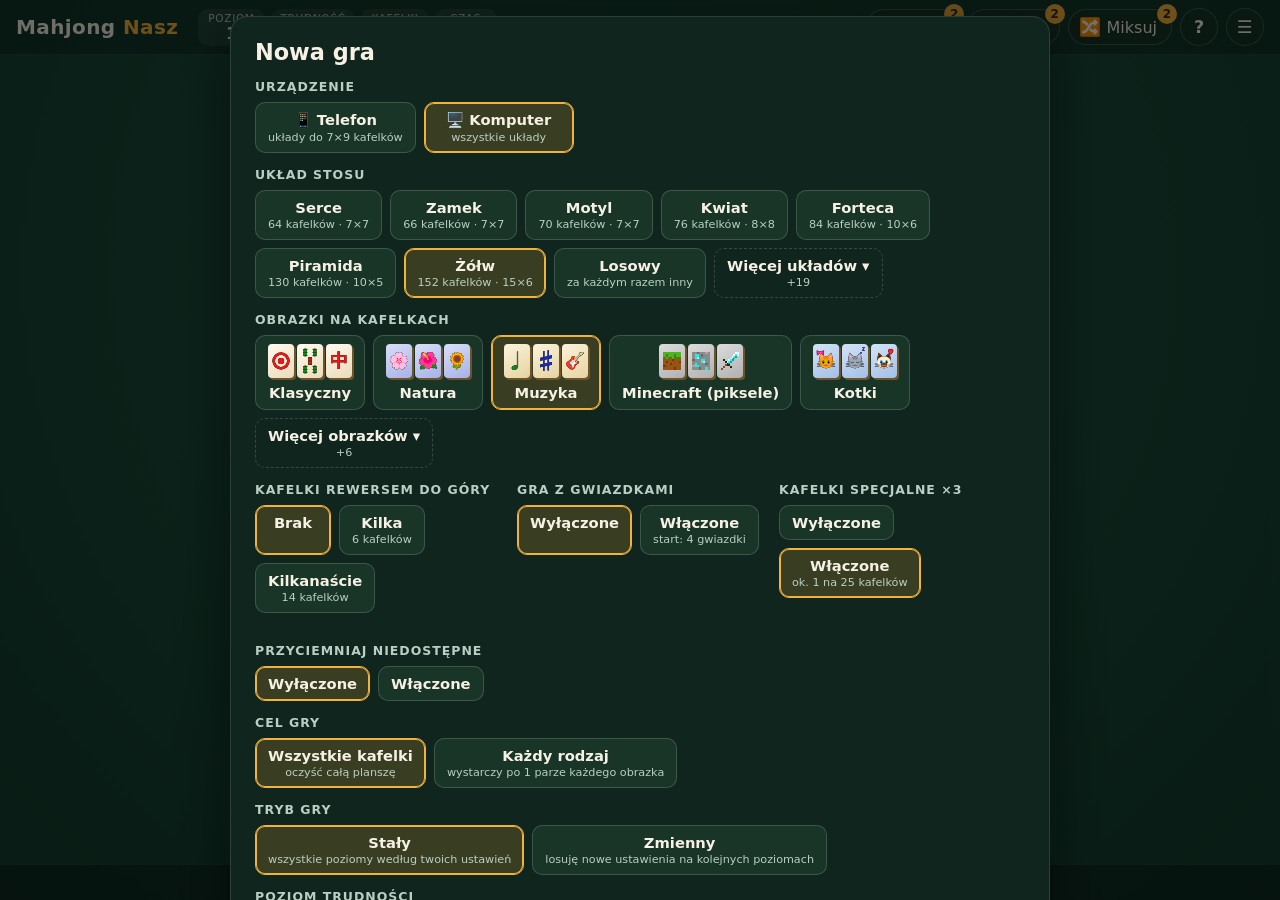
==== index.html @ d2a79b44 "Kafelki specjalne ×3 jako przełącznik (średnio 1 na 25), bez przygaszania zebranych rodzajów Co-Auth" ====
<!doctype html>
<html lang="pl">
<head>
  <meta charset="utf-8">
  <meta name="viewport" content="width=device-width, initial-scale=1, viewport-fit=cover">
  <meta name="theme-color" content="#143d2e">
  <title>Mahjong Nasz</title>
  <meta name="application-name" content="Mahjong Nasz">
  <meta name="apple-mobile-web-app-title" content="Mahjong">
  <meta name="apple-mobile-web-app-capable" content="yes">
  <meta name="mobile-web-app-capable" content="yes">
  <meta name="apple-mobile-web-app-status-bar-style" content="black-translucent">
  <link rel="manifest" href="manifest.webmanifest">
  <link rel="icon" type="image/png" sizes="32x32" href="icons/favicon-32-v2.png">
  <link rel="apple-touch-icon" href="icons/apple-touch-icon-v2.png">
  <link rel="stylesheet" href="style.css">
</head>
<body>
  <header class="topbar">
    <h1 class="logo">Mahjong <span>Nasz</span></h1>
    <div class="stats">
      <div class="stat"><span class="stat-k">Poziom</span><span id="statLevel">1</span></div>
      <div class="stat"><span class="stat-k">Trudność</span><span id="statDiff">3</span></div>
      <div class="stat"><span class="stat-k">Kafelki</span><span id="statLeft">0</span></div>
      <div class="stat" id="statKindsBox" hidden><span class="stat-k">Rodzaje</span><span id="statKinds">0</span></div>
      <div class="stat" id="statStarsBox" hidden><span class="stat-k">Gwiazdki</span><span id="statStars">0</span></div>
      <div class="stat"><span class="stat-k">Czas</span><span id="statTime">0:00</span></div>
    </div>
    <div class="helps">
      <button class="help-btn" id="btn-hint" title="Lupa – pokaż parę (H)"><span class="ico">🔍</span><span class="help-name">Lupa</span><span class="cnt" id="cnt-hint">2</span></button>
      <button class="help-btn" id="btn-undo" title="Cofnij ostatni ruch (U)"><span class="ico">↶</span><span class="help-name">Cofnij</span><span class="cnt" id="cnt-undo">2</span></button>
      <button class="help-btn" id="btn-shuffle" title="Miksuj kafelki (M)"><span class="ico">🔀</span><span class="help-name">Miksuj</span><span class="cnt" id="cnt-shuffle">2</span></button>
      <button class="icon-btn" id="btn-help" title="Zasady">?</button>
      <button class="icon-btn" id="btn-menu" title="Ustawienia / nowa gra">☰</button>
    </div>
  </header>

  <main class="play">
    <div id="boardWrap" class="board-wrap">
      <div id="board" class="board"></div>
    </div>
    <section class="tray-box" aria-label="Schowek">
      <div class="tray-title">Schowek</div>
      <div id="tray" class="tray"></div>
    </section>
  </main>

  <div id="toast" class="toast" role="status" aria-live="polite"></div>

  <div class="app-banner" id="install-banner" hidden>
    <img src="icons/icon-192-v2.png" alt="" width="40" height="40">
    <div class="app-banner-text">
      <strong>Zainstaluj Mahjong Nasz</strong>
      <span class="only-prompt">Gra na ekranie głównym, działa też bez internetu.</span>
      <span class="only-ios">Stuknij <b>Udostępnij</b> <svg class="share-ico" viewBox="0 0 24 24" aria-hidden="true"><path d="M12 3v12"/><path d="m8 7 4-4 4 4"/><path d="M5 12v7a2 2 0 0 0 2 2h10a2 2 0 0 0 2-2v-7"/></svg>, potem <b>Do ekranu początkowego</b>.</span>
    </div>
    <button class="btn primary only-prompt" id="btn-install">Zainstaluj</button>
    <button class="banner-close" id="btn-install-close" aria-label="Nie pokazuj więcej">✕</button>
  </div>
  <div class="app-banner" id="update-banner" role="alert" hidden>
    <div class="app-banner-text">
      <strong>Dostępna nowa wersja gry</strong>
      <span>Bieżąca partia zostanie zachowana.</span>
    </div>
    <button class="btn primary" id="btn-update">Odśwież</button>
    <button class="btn" id="btn-update-later">Później</button>
  </div>

  <div class="modal" id="menuModal" hidden>
    <div class="modal-card wide">
      <h2>Nowa gra</h2>
      <div class="setting">
        <h3>Urządzenie</h3>
        <div class="opts device" data-setting="device"></div>
      </div>
      <div class="setting">
        <h3>Układ stosu</h3>
        <div class="opts" data-setting="layout"></div>
      </div>
      <div class="setting">
        <h3>Obrazki na kafelkach</h3>
        <div class="opts" data-setting="tileset"></div>
      </div>
      <div class="setting-row">
        <div class="setting">
          <h3>Kafelki rewersem do góry</h3>
          <div class="opts" data-setting="hidden"></div>
        </div>
        <div class="setting">
          <h3>Gra z gwiazdkami</h3>
          <div class="opts" data-setting="stars"></div>
        </div>
        <div class="setting">
          <h3>Kafelki specjalne ×3</h3>
          <div class="opts" data-setting="bonus"></div>
        </div>
        <div class="setting">
          <h3>Przyciemniaj niedostępne</h3>
          <div class="opts" data-setting="dim"></div>
        </div>
      </div>
      <div class="setting">
        <h3>Cel gry</h3>
        <div class="opts" data-setting="goal"></div>
      </div>
      <div class="setting">
        <h3>Tryb gry</h3>
        <div class="opts" data-setting="mode"></div>
      </div>
      <div class="setting">
        <h3>Poziom trudności</h3>
        <div class="opts diff" data-setting="difficulty"></div>
      </div>
      <div class="modal-buttons">
        <button class="btn" id="menuClose">Wróć do gry</button>
        <button class="btn primary" id="menuStart">Graj ▶</button>
      </div>
    </div>
  </div>

  <div class="modal" id="endModal" hidden>
    <div class="modal-card">
      <h2 class="modal-title"></h2>
      <div class="modal-body"></div>
      <div class="modal-buttons"></div>
    </div>
  </div>

  <div class="modal" id="helpModal" hidden>
    <div class="modal-card wide">
      <h2>Zasady</h2>
      <ul class="rules">
        <li>Zbieraj pary <b>takich samych</b> kafelków. Kafelek można wziąć, gdy nic na nim nie leży i ma wolny lewy <i>lub</i> prawy bok.</li>
        <li><b>Schowek</b> ma 4 miejsca. Zaznacz wolny kafelek i kliknij puste miejsce (albo kliknij kafelek dwukrotnie), aby go odłożyć. Kafelki ze schowka łączysz w pary z kafelkami z planszy lub ze schowka – wystarczy <b>jedno kliknięcie</b> w pasujący kafelek na stosie.</li>
        <li><b>Kafelki rewersem do góry</b> odwracasz kliknięciem, gdy są wolne. Jeśli odwrócony kafelek nie trafi do pary, wraca rewersem do góry – po 4 odwróceniach zostaje odkryty na stałe.</li>
        <li><b>Gwiazdki</b>: zebranie pary z jedną gwiazdką dodaje gwiazdki 2 kafelkom na stosie, z dwiema gwiazdkami – 4 kafelkom. Wygrywasz, gdy wyczyścisz planszę <i>albo</i> gdy wszystkie kafelki na stosie mają gwiazdki (kafelki w schowku się nie liczą). Po gwiezdnym zwycięstwie zobaczysz ścieżkę zebranych gwiazdek – każde piętro stosu ma swoją gwiazdkę.</li>
        <li><b>Kafelki specjalne</b> mają w rogu znaczek „×3” (średnio jeden na 25 kafelków). Gdy zbierzesz parę z takim kafelkiem, gra sama zbierze za ciebie 3 kolejne dostępne pary (jeśli jest ich mniej – tyle, ile się da). Kafelki rewersem do góry pomija.</li>
        <li><b>Cel gry „Każdy rodzaj”</b>: wygrywasz, gdy zbierzesz po jednej parze każdego rodzaju obrazka – nie trzeba zbierać wszystkich kafelków. Licznik „Rodzaje” pokazuje postęp.</li>
        <li><b>Pomoce</b> (po 2 na każdy poziom): 🔍 lupa pokazuje dostępną parę, ↶ cofnij cofa ostatni ruch, 🔀 miksuj tasuje pozostałe kafelki na stosie.</li>
        <li><b>Tryb zmienny</b>: po każdej wygranej następna plansza ma inny układ i inne obrazki, przybywa zakrytych kafelków (2, 4, 6…), a co jakiś czas gra zmienia się z gwiazdkami na bez gwiazdek i odwrotnie.</li>
        <li><b>Trudność 1–5</b>: im wyżej, tym więcej różnych obrazków; na poziomie 1 podświetlane są kafelki pasujące do zaznaczonego. Każde rozdanie da się rozwiązać.</li>
        <li><b>Przyciemnianie niedostępnych</b> kafelków można włączyć w ustawieniach (domyślnie wyłączone).</li>
        <li>Jeśli do schowka trafią <b>dwa takie same</b> kafelki, od razu tworzą parę.</li>
        <li><b>Urządzenie</b>: tryb 📱 Telefon pokazuje układy mieszczące się w 7×9 kafelkach, tryb 🖥️ Komputer – wszystkie.</li>
        <li><b>Menu</b> pokazuje 7 najczęściej wybieranych układów i 5 ulubionych zestawów obrazków; resztę odsłonisz przyciskami „Więcej układów” i „Więcej obrazków”.</li>
        <li>Skróty: <kbd>H</kbd> lupa, <kbd>U</kbd> cofnij, <kbd>M</kbd> miksuj.</li>
      </ul>
      <div class="modal-buttons">
        <button class="btn primary" id="helpClose">Rozumiem</button>
      </div>
    </div>
  </div>

  <script src="js/layouts.js"></script>
  <script src="js/tilesets.js"></script>
  <script src="js/game.js"></script>
  <script src="js/pwa.js"></script>
</body>
</html>
---- style.css ----
:root {
  --felt: #1f5b45;
  --felt-dark: #143d2e;
  --ink: #f6f1e4;
  --muted: #b9cfc3;
  --accent: #f2b33d;
  --accent-ink: #3b2a05;
  --tile-face: #fffaf0;
  --tile-face2: #eadcb8;
  --tile-edge: rgba(70, 48, 18, .85);
  --tile-side: #c2a46e;
  --tile-side2: #6f5329;
  --select: #2f8cff;
  --hint: #ffcc00;
  --panel: #10251d;
  --panel-2: #183528;
  --radius: 14px;
}

* { box-sizing: border-box; }

html, body { height: 100%; margin: 0; }

body {
  background: radial-gradient(ellipse at 50% 30%, var(--felt) 0%, var(--felt-dark) 100%);
  color: var(--ink);
  font-family: system-ui, -apple-system, "Segoe UI", Roboto, sans-serif;
  display: flex;
  flex-direction: column;
  overflow: hidden;
  user-select: none;
  -webkit-tap-highlight-color: transparent;
}

button { font: inherit; color: inherit; cursor: pointer; }

/* ---------- górny pasek ---------- */
.topbar {
  display: flex;
  align-items: center;
  gap: 12px 20px;
  flex-wrap: wrap;
  padding: 8px 16px;
  background: rgba(0, 0, 0, .25);
  border-bottom: 1px solid rgba(255, 255, 255, .08);
}
/* aplikacja na iPhonie rysuje się pod paskiem stanu */
.topbar { padding-top: calc(8px + env(safe-area-inset-top)); padding-left: max(16px, env(safe-area-inset-left)); padding-right: max(16px, env(safe-area-inset-right)); }
.logo { margin: 0; font-size: 1.25rem; letter-spacing: .02em; white-space: nowrap; }
.logo span { color: var(--accent); }
.stats { display: flex; gap: 6px; flex-wrap: wrap; flex: 1; }
.stat {
  display: flex; flex-direction: column; align-items: center;
  min-width: 62px; padding: 3px 10px; border-radius: 10px;
  background: rgba(255, 255, 255, .07);
  font-variant-numeric: tabular-nums; font-weight: 700;
}
.stat[hidden] { display: none; }
.stat-k { font-size: .66rem; font-weight: 500; color: var(--muted); text-transform: uppercase; letter-spacing: .06em; }
.helps { display: flex; gap: 8px; align-items: center; }
.help-btn {
  position: relative;
  display: flex; align-items: center; gap: 6px;
  padding: 7px 14px 7px 10px; border-radius: 999px;
  border: 1px solid rgba(255, 255, 255, .18);
  background: var(--panel-2);
  transition: transform .1s, background .15s;
}
.help-btn:hover:not(:disabled) { background: #22493a; }
.help-btn:active:not(:disabled) { transform: scale(.95); }
.help-btn:disabled { opacity: .4; cursor: not-allowed; }
.help-btn .ico { font-size: 1.1rem; }
.help-btn .cnt {
  position: absolute; top: -6px; right: -6px;
  min-width: 20px; height: 20px; border-radius: 10px; padding: 0 5px;
  display: grid; place-items: center;
  background: var(--accent); color: var(--accent-ink);
  font-size: .75rem; font-weight: 800;
}
.icon-btn {
  width: 38px; height: 38px; border-radius: 50%;
  border: 1px solid rgba(255, 255, 255, .18);
  background: var(--panel-2); font-size: 1.1rem; font-weight: 700;
}
.icon-btn:hover { background: #22493a; }

/* ---------- plansza ---------- */
.play { flex: 1; display: flex; flex-direction: column; min-height: 0; }
.board-wrap {
  flex: 1; min-height: 0;
  display: grid; place-items: center;
  padding: 8px; overflow: hidden;
}
.board { position: relative; --tw: 56px; --th: 73px; --d: 6px; }
/* podczas miksowania kafelki latają po planszy (animacja w game.js) */
.board.mixing .tile { pointer-events: none; transition: none; }
.board.mixing .tile:not(.gone) { box-shadow: 0 0 0 1.5px var(--tile-edge), 0 6px 14px rgba(0, 0, 0, .45); }

.tile {
  position: absolute;
  width: var(--tw); height: var(--th);
  border-radius: calc(var(--tw) * .13);
  background: linear-gradient(150deg, var(--tile-face) 0%, var(--tile-face2) 100%);
  box-shadow:
    inset 0 0 0 1.5px var(--tile-edge),
    inset 0 0 0 3px rgba(255, 255, 255, .6),
    calc(var(--d) * .5) calc(var(--d) * .5) 0 var(--tile-side),
    var(--d) var(--d) 0 var(--tile-side2),
    calc(var(--d) * 1.4) calc(var(--d) * 1.6) calc(var(--d) * 1.2) rgba(0, 0, 0, .45);
  cursor: pointer;
  transition: opacity .25s, transform .25s, filter .2s, box-shadow .2s;
}
.board .tile { width: var(--tw); height: var(--th); }
/* niższe warstwy minimalnie ciemniejsze – łatwiej odróżnić sąsiednie kafelki */
.board .tile::after {
  content: ""; position: absolute; inset: 0; border-radius: inherit;
  background: rgba(60, 40, 10, var(--shade, 0)); pointer-events: none;
}
.board .tile.selected::after, .board .tile.hint::after { background: none; }
.tile .face {
  /* margines, żeby obrazek nie dotykał krawędzi kafelka */
  position: absolute; inset: 4% 6%;
  display: grid; place-items: center;
  pointer-events: none;
}
.tile .tsvg { width: 100%; height: 100%; }
.tile .emoji { font-size: calc(var(--tw) * .72); line-height: 1; }
.tile .face > *, .mini > * { filter: var(--img-filter); }

/* ---------- wygląd zestawów obrazków ----------
   Każdy zestaw ma własne pastelowe tło kafelka i obrys obrazka:
   ciemny kontur albo „naklejkę” (biały kontur z cieniem). */
:root {
  --outline: drop-shadow(0 0 .5px rgba(30, 20, 10, .95)) drop-shadow(0 0 .5px rgba(30, 20, 10, .8));
  --sticker: drop-shadow(1px 0 0 #fff) drop-shadow(-1px 0 0 #fff) drop-shadow(0 1px 0 #fff) drop-shadow(0 -1px 0 #fff) drop-shadow(0 1.5px 1.5px rgba(0, 0, 0, .55));
  --img-filter: saturate(1.25) contrast(1.1) var(--outline);
}
[data-set="animals"] { --tile-face: #f6e3a8; --tile-face2: #e3bf5c; }
[data-set="fruits"] { --tile-face: #dcefc6; --tile-face2: #a9d184; }
[data-set="nature"] { --tile-face: #d9def8; --tile-face2: #a6b2e8; }
[data-set="sport"] { --tile-face: #cdeee0; --tile-face2: #8fcfb3; }
[data-set="vehicles"] { --tile-face: #cde6f7; --tile-face2: #95c3e6; --img-filter: saturate(1.2) var(--sticker); }
[data-set="sweets"] { --tile-face: #e1d8fa; --tile-face2: #b8a5ee; --img-filter: saturate(1.2) var(--sticker); }
[data-set="music"] { --tile-face: #fbf3dc; --tile-face2: #e6d3a1; }
[data-set="minecraft"] { --tile-face: #dcdcdc; --tile-face2: #b0b0b0; }
[data-set="cats"] { --tile-face: #d3e3f7; --tile-face2: #a2bfe6; }
[data-set="mountains"] { --tile-face: #ece3d0; --tile-face2: #cdb98f; }

.tile .back {
  position: absolute; inset: 0; border-radius: inherit; display: none;
  background:
    repeating-linear-gradient(45deg, rgba(255, 255, 255, .12) 0 4px, transparent 4px 9px),
    linear-gradient(150deg, #2f7f5d, #1c5a40);
  border: 3px solid #f0e3c2;
}
.tile.hidden .back { display: block; }
.tile.hidden .face, .tile.hidden .star { visibility: hidden; }

.tile .star {
  position: absolute; top: -10%; right: -10%;
  width: 42%; aspect-ratio: 1;
  display: none; pointer-events: none;
  filter: drop-shadow(0 1px 1px rgba(0, 0, 0, .5));
}
.tile .star svg { width: 100%; height: 100%; fill: #ffc400; stroke: #8a5a00; stroke-width: 1.2; }
.tile.starred .star { display: block; }
.tile.newstar .star { animation: pop .6s ease; }

/* kafelek ×3 – znaczek w lewym górnym rogu */
.tile .bonus {
  position: absolute; top: -9%; left: -9%;
  min-width: 46%; padding: 0 6%; height: 30%;
  display: none; place-items: center; pointer-events: none;
  border-radius: 999px; border: 1.5px solid #fff;
  background: linear-gradient(150deg, #b05cff, #6a1fd1);
  color: #fff; font-weight: 800; font-size: calc(var(--tw, 40px) * .26); line-height: 1;
  box-shadow: 0 1px 3px rgba(0, 0, 0, .5);
}
.tile.bonused .bonus { display: grid; }
.tile.intray .bonus { font-size: 11px; }
.tile.hidden .bonus { visibility: hidden; }
/* para zbierana automatycznie po kafelku ×3 */
.tile.autopick {
  background: linear-gradient(150deg, #f6e9ff, #d7b4ff);
  outline: 3px solid #8e3bf0; outline-offset: -1px;
  box-shadow: 0 0 0 4px rgba(176, 92, 255, .45), 0 0 18px 6px rgba(176, 92, 255, .6);
  transform: translateY(-4px) scale(1.06);
}

@keyframes pop { 0% { transform: scale(0) rotate(-90deg); } 70% { transform: scale(1.4); } 100% { transform: scale(1); } }

.tile.blocked { filter: brightness(.68) saturate(.7); }
.tile.selected {
  background: linear-gradient(150deg, #e8f2ff, #bcd8ff);
  outline: 3px solid var(--select); outline-offset: -1px;
  transform: translateY(-3px);
}
.tile.glow { outline: 2px dashed var(--select); outline-offset: -2px; }
.tile.hint {
  background: linear-gradient(150deg, #fff7c2, #ffe066);
  outline: 3px solid var(--hint); outline-offset: -1px;
  animation: pulse 0.8s ease-in-out infinite alternate;
}
@keyframes pulse { from { transform: translateY(0); } to { transform: translateY(-5px); } }
.tile.gone { opacity: 0; transform: scale(.6); pointer-events: none; }
.tile.nudge { animation: nudge .3s; }
@keyframes nudge {
  25% { transform: translateX(-3px); } 75% { transform: translateX(3px); }
}

/* ---------- schowek ---------- */
.tray-box {
  display: flex; align-items: center; justify-content: center; gap: 14px;
  padding: 10px 16px calc(10px + env(safe-area-inset-bottom));
  background: rgba(0, 0, 0, .28);
  border-top: 1px solid rgba(255, 255, 255, .08);
}
.tray-title { font-weight: 700; color: var(--muted); text-transform: uppercase; letter-spacing: .08em; font-size: .8rem; }
.tray { display: flex; gap: 10px; }
.slot {
  --tw: 52px; --th: 68px; --d: 5px;
  position: relative;
  width: calc(var(--tw) + 10px); height: calc(var(--th) + 10px);
  border-radius: 12px;
  border: 2px dashed rgba(255, 255, 255, .25);
  display: grid; place-items: center;
  transition: border-color .2s, background .2s;
}
.slot.ready { border-color: var(--accent); background: rgba(242, 179, 61, .15); cursor: pointer; animation: ready 1s ease-in-out infinite alternate; }
@keyframes ready { to { background: rgba(242, 179, 61, .3); } }
.slot-label { font-size: .62rem; color: var(--muted); text-align: center; padding: 2px; }
.slot.ready .slot-label { color: var(--accent); font-weight: 700; }
.slot .tile.intray { position: absolute; left: 3px; top: 3px; }

/* ---------- komunikaty ---------- */
.toast {
  position: fixed; left: 50%; bottom: 120px; transform: translate(-50%, 20px);
  background: rgba(10, 20, 15, .92); color: var(--ink);
  padding: 10px 18px; border-radius: 999px; font-weight: 600;
  opacity: 0; pointer-events: none; transition: opacity .25s, transform .25s;
  z-index: 100000; max-width: calc(100vw - 32px); text-align: center;
}
.toast.show { opacity: 1; transform: translate(-50%, 0); }

/* ---------- aplikacja: instalacja i aktualizacja ---------- */
.app-banner {
  position: fixed; left: 0; right: 0; margin: 0 auto;
  bottom: calc(108px + env(safe-area-inset-bottom));
  z-index: 150000;
  display: flex; align-items: center; gap: 10px;
  width: min(520px, calc(100vw - 24px));
  padding: 10px 12px; border-radius: 16px;
  background: var(--panel); border: 1px solid rgba(255, 255, 255, .16);
  box-shadow: 0 10px 30px rgba(0, 0, 0, .5);
  animation: rise .25s ease;
}
.app-banner[hidden] { display: none; }
.app-banner img { border-radius: 10px; flex: none; }
.app-banner-text { flex: 1; display: flex; flex-direction: column; gap: 2px; font-size: .85rem; color: var(--muted); min-width: 0; }
.app-banner-text strong { color: var(--ink); font-size: .95rem; }
.app-banner .btn { padding: 8px 14px; flex: none; }
.banner-close {
  flex: none; width: 32px; height: 32px; border-radius: 50%;
  border: 1px solid rgba(255, 255, 255, .18); background: transparent; color: var(--muted);
}
.share-ico { width: 1.1em; height: 1.1em; vertical-align: -.2em; fill: none; stroke: currentColor; stroke-width: 2; stroke-linecap: round; stroke-linejoin: round; }
#install-banner .only-prompt, #install-banner .only-ios { display: none; }
#install-banner[data-mode="prompt"] .only-prompt { display: inline; }
#install-banner[data-mode="prompt"] button.only-prompt { display: inline-block; }
#install-banner[data-mode="ios"] .only-ios { display: inline; }

/* ---------- okna ---------- */
.modal {
  position: fixed; inset: 0; z-index: 200000;
  display: grid; place-items: center;
  background: rgba(0, 0, 0, .55);
  padding: 16px;
  overflow-y: auto;
}
.modal[hidden] { display: none; }
.modal-card {
  background: var(--panel); border: 1px solid rgba(255, 255, 255, .12);
  border-radius: 18px; padding: 22px 24px;
  width: min(440px, 100%);
  box-shadow: 0 20px 60px rgba(0, 0, 0, .5);
  animation: rise .25s ease;
}
.modal-card.wide { width: min(820px, 100%); }
@keyframes rise { from { transform: translateY(20px); opacity: 0; } }
.modal-card h2 { margin: 0 0 12px; font-size: 1.4rem; }
.modal-body p { margin: 6px 0; color: var(--muted); }
.modal-buttons { display: flex; justify-content: flex-end; flex-wrap: wrap; gap: 10px; margin-top: 18px; }
.btn {
  padding: 10px 18px; border-radius: 10px;
  border: 1px solid rgba(255, 255, 255, .2); background: var(--panel-2); font-weight: 600;
}
.btn:hover { background: #22493a; }
.btn.primary { background: var(--accent); color: var(--accent-ink); border-color: transparent; }
.btn.primary:hover { filter: brightness(1.08); }
.btn[hidden] { display: none; }

.setting { margin-top: 14px; flex: 1; min-width: 200px; }
.setting h3 { margin: 0 0 8px; font-size: .78rem; text-transform: uppercase; letter-spacing: .08em; color: var(--muted); }
.setting-row { display: flex; gap: 16px; flex-wrap: wrap; }
.opts { display: flex; flex-wrap: wrap; gap: 8px; }
.opt {
  display: flex; flex-direction: column; align-items: center; gap: 2px;
  padding: 8px 12px; border-radius: 10px; min-width: 76px;
  border: 1px solid rgba(255, 255, 255, .16); background: var(--panel-2);
  transition: background .15s, border-color .15s;
}
.opt:hover { background: #22493a; }
.opt[aria-pressed="true"] { border-color: var(--accent); background: rgba(242, 179, 61, .18); box-shadow: inset 0 0 0 1px var(--accent); }
.opt-label { font-weight: 700; font-size: .92rem; }
.opt-sub { font-size: .7rem; color: var(--muted); }
.opts.diff .opt { min-width: 92px; }
.opts.device .opt { min-width: 150px; }
.opts-sep {
  flex-basis: 100%; margin-top: 6px;
  font-size: .72rem; color: var(--muted); text-transform: uppercase; letter-spacing: .06em;
}
.opt.opt-more { border-style: dashed; background: transparent; }
.opts.diff .opt-label { font-size: 1.2rem; }
.mini-tiles { display: flex; gap: 3px; margin-bottom: 4px; }
.mini {
  width: 26px; height: 34px; border-radius: 4px; display: grid; place-items: center;
  background: linear-gradient(150deg, var(--tile-face), var(--tile-face2));
  box-shadow: 2px 2px 0 var(--tile-side2); padding: 3px;
  overflow: hidden;
}
.mini .tsvg { width: 100%; height: 100%; display: block; }
.mini .emoji { font-size: 16px; line-height: 1; }

.rules { padding-left: 20px; line-height: 1.5; color: #dfe9e3; }
.rules li { margin-bottom: 8px; }
kbd { background: var(--panel-2); border: 1px solid rgba(255,255,255,.25); border-radius: 4px; padding: 0 5px; font-size: .85em; }

@media (max-width: 720px) {
  .topbar { padding: calc(6px + env(safe-area-inset-top)) max(10px, env(safe-area-inset-right)) 6px max(10px, env(safe-area-inset-left)); gap: 6px 10px; }
  .logo { font-size: 1rem; flex: 1; }
  .stats { order: 3; flex-basis: 100%; flex-wrap: nowrap; justify-content: space-between; gap: 4px; }
  .stat { min-width: 0; flex: 1; padding: 2px 4px; font-size: .85rem; }
  .stat-k { font-size: .56rem; letter-spacing: .02em; }
  .help-name { display: none; }
  .help-btn { padding: 6px 10px; }
  .tray-box { gap: 8px; padding: 8px 10px calc(8px + env(safe-area-inset-bottom)); }
  .tray-title { display: none; }
  .slot { --tw: 44px; --th: 57px; --d: 4px; }
  .toast { bottom: 100px; }
  .app-banner { bottom: calc(92px + env(safe-area-inset-bottom)); gap: 8px; }
  .app-banner .btn { padding: 8px 10px; }
}

/* ---------- gwiezdne zwycięstwo ---------- */
.star-show { position: absolute; left: 0; top: 0; z-index: 190000; pointer-events: none; overflow: visible; }
.star-show .trail, .star-show .trail-glow {
  fill: none; stroke-linecap: round; stroke-linejoin: round;
  animation: trail-draw linear forwards;
}
.star-show .trail { stroke: url(#trailGrad); }
.star-show .trail-glow { stroke: #ffe58a; opacity: .35; filter: url(#starGlow); }
@keyframes trail-draw { to { stroke-dashoffset: 0; } }
.star-show .show-star { opacity: 0; animation: star-in .6s cubic-bezier(.3, 1.6, .5, 1) var(--delay) forwards; }
.star-show .show-star.final > polygon:first-child { animation: twinkle 1.2s ease-in-out calc(var(--delay) + .6s) infinite alternate; transform-box: fill-box; transform-origin: center; }
.star-show .spark { opacity: 0; animation: spark 1.1s ease-in-out var(--sd) infinite; transform-box: fill-box; transform-origin: center; }
@keyframes star-in {
  0% { opacity: 0; transform: scale(0) rotate(-120deg); }
  70% { opacity: 1; transform: scale(1.35) rotate(10deg); }
  100% { opacity: 1; transform: scale(1) rotate(0); }
}
@keyframes twinkle { from { opacity: 1; } to { opacity: .55; } }
@keyframes spark {
  0%, 100% { opacity: 0; transform: scale(.2) rotate(0); }
  50% { opacity: 1; transform: scale(1) rotate(45deg); }
}
.star-show.finished .spark { animation-iteration-count: 2; }

.confetti { position: fixed; inset: 0; width: 100vw; height: 100vh; pointer-events: none; z-index: 250000; }
.star-rain { position: fixed; inset: 0; pointer-events: none; overflow: hidden; z-index: 250000; }
.star-rain span {
  position: absolute; top: -40px; opacity: 0;
  animation: star-fall var(--fall) ease-in var(--rd) forwards;
}
.star-rain svg { width: 100%; height: 100%; filter: drop-shadow(0 0 4px rgba(255, 230, 140, .9)); }
@keyframes star-fall {
  0% { opacity: 0; transform: translateY(0) rotate(0); }
  10% { opacity: 1; }
  80% { opacity: 1; }
  100% { opacity: 0; transform: translateY(105vh) rotate(540deg); }
}
.star-legend { display: flex; flex-wrap: wrap; justify-content: center; align-items: center; gap: 6px 14px; }
.legend-item { display: inline-flex; align-items: center; gap: 4px; white-space: nowrap; }
@media (prefers-reduced-motion: reduce) {
  .star-show .trail, .star-show .trail-glow { animation-duration: 0s !important; }
  .star-show .show-star { animation-duration: .01s; animation-delay: 0s; }
  .star-show .spark { display: none; }
}
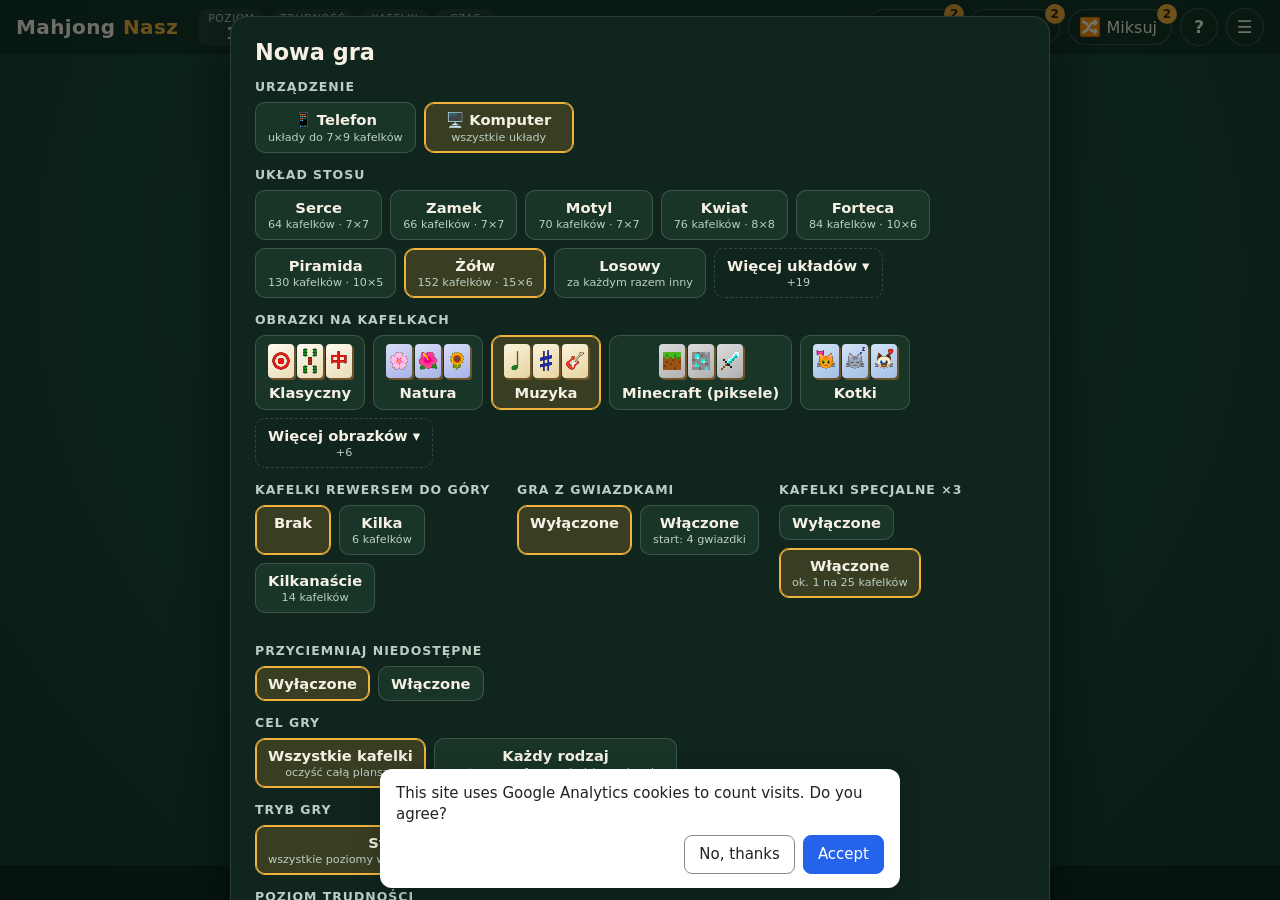
==== commit 4782fb78: "Baner zgody na Google Analytics – GTM ładowany dopiero po zgodzie Co-Authored-By: Claude Opus 5.5 <n" ====
--- a/index.html
+++ b/index.html
@@ -14,6 +14,54 @@
   <link rel="icon" type="image/png" sizes="32x32" href="icons/favicon-32-v2.png">
   <link rel="apple-touch-icon" href="icons/apple-touch-icon-v2.png">
   <link rel="stylesheet" href="style.css">
+  <!-- Google Tag Manager – ładowany dopiero po zgodzie (baner zgody) -->
+  <script>
+    window.dataLayer = window.dataLayer || [];
+    function gtag(){dataLayer.push(arguments);}
+    (function () {
+      var KEY = 'zz-analytics-consent', GTM = 'GTM-PKVQBH86';
+      var get = function () { try { return localStorage.getItem(KEY); } catch (e) { return null; } };
+      var set = function (v) { try { localStorage.setItem(KEY, v); } catch (e) {} };
+      function load() {
+        if (window.__gtmLoaded) return; window.__gtmLoaded = true;
+        gtag('js', new Date());
+        dataLayer.push({'gtm.start': new Date().getTime(), event: 'gtm.js'});
+        var s = document.createElement('script'); s.async = true;
+        s.src = 'https://www.googletagmanager.com/gtm.js?id=' + GTM;
+        document.head.appendChild(s);
+      }
+      function banner() {
+        if (document.getElementById('zz-consent')) return;
+        var pl = /^pl/i.test(navigator.language || '');
+        var t = pl
+          ? ['Ta strona używa plików cookie Google Analytics, żeby liczyć odwiedziny. Zgadzasz się?', 'Zgadzam się', 'Nie, dziękuję']
+          : ['This site uses Google Analytics cookies to count visits. Do you agree?', 'Accept', 'No, thanks'];
+        var st = document.createElement('style');
+        st.textContent = '#zz-consent{position:fixed;left:12px;right:12px;bottom:calc(12px + env(safe-area-inset-bottom));z-index:2147483647;max-width:520px;margin:0 auto;padding:14px 16px;border-radius:12px;background:#fff;color:#222;box-shadow:0 4px 24px rgba(0,0,0,.25);font:15px/1.4 system-ui,sans-serif}'
+          + '#zz-consent p{margin:0 0 10px}#zz-consent .zz-b{display:flex;gap:8px;justify-content:flex-end;flex-wrap:wrap}'
+          + '#zz-consent button{font:inherit;padding:8px 14px;border-radius:8px;border:1px solid #888;background:transparent;color:inherit;cursor:pointer}'
+          + '#zz-consent button.zz-ok{background:#2563eb;border-color:#2563eb;color:#fff}'
+          + '@media (prefers-color-scheme:dark){#zz-consent{background:#2a2a2e;color:#eee}}';
+        var d = document.createElement('div');
+        d.id = 'zz-consent'; d.setAttribute('role', 'dialog'); d.setAttribute('aria-live', 'polite');
+        d.innerHTML = '<p></p><div class="zz-b"><button type="button" class="zz-no"></button><button type="button" class="zz-ok"></button></div>';
+        d.querySelector('p').textContent = t[0];
+        d.querySelector('.zz-ok').textContent = t[1];
+        d.querySelector('.zz-no').textContent = t[2];
+        d.querySelector('.zz-ok').onclick = function () { set('granted'); d.remove(); load(); };
+        d.querySelector('.zz-no').onclick = function () { set('denied'); d.remove(); };
+        document.head.appendChild(st); document.body.appendChild(d);
+      }
+      // Zmiana decyzji: window.zzConsent() pokazuje baner ponownie.
+      window.zzConsent = function () { try { localStorage.removeItem(KEY); } catch (e) {} banner(); };
+      var c = get();
+      if (c === 'granted') load();
+      else if (c !== 'denied') {
+        if (document.body) banner(); else document.addEventListener('DOMContentLoaded', banner);
+      }
+    })();
+  </script>
+  <!-- End Google Tag Manager -->
 </head>
 <body>
   <header class="topbar">
@@ -111,6 +159,9 @@
         <h3>Poziom trudności</h3>
         <div class="opts diff" data-setting="difficulty"></div>
       </div>
+      <div class="share-box">
+        <button class="btn" type="button" data-share>📤 Udostępnij grę</button>
+      </div>
       <div class="modal-buttons">
         <button class="btn" id="menuClose">Wróć do gry</button>
         <button class="btn primary" id="menuStart">Graj ▶</button>
@@ -134,7 +185,7 @@
         <li><b>Schowek</b> ma 4 miejsca. Zaznacz wolny kafelek i kliknij puste miejsce (albo kliknij kafelek dwukrotnie), aby go odłożyć. Kafelki ze schowka łączysz w pary z kafelkami z planszy lub ze schowka – wystarczy <b>jedno kliknięcie</b> w pasujący kafelek na stosie.</li>
         <li><b>Kafelki rewersem do góry</b> odwracasz kliknięciem, gdy są wolne. Jeśli odwrócony kafelek nie trafi do pary, wraca rewersem do góry – po 4 odwróceniach zostaje odkryty na stałe.</li>
         <li><b>Gwiazdki</b>: zebranie pary z jedną gwiazdką dodaje gwiazdki 2 kafelkom na stosie, z dwiema gwiazdkami – 4 kafelkom. Wygrywasz, gdy wyczyścisz planszę <i>albo</i> gdy wszystkie kafelki na stosie mają gwiazdki (kafelki w schowku się nie liczą). Po gwiezdnym zwycięstwie zobaczysz ścieżkę zebranych gwiazdek – każde piętro stosu ma swoją gwiazdkę.</li>
-        <li><b>Kafelki specjalne</b> mają w rogu znaczek „×3” (średnio jeden na 25 kafelków). Gdy zbierzesz parę z takim kafelkiem, gra sama zbierze za ciebie 3 kolejne dostępne pary (jeśli jest ich mniej – tyle, ile się da). Kafelki rewersem do góry pomija.</li>
+        <li><b>Kafelki specjalne</b> mają w rogu znaczek „×3” (średnio jeden na 25 kafelków) i są schowane pod innymi kafelkami w różnych częściach stosu. Gdy zbierzesz parę z takim kafelkiem, gra sama zbierze za ciebie 3 kolejne dostępne pary (jeśli jest ich mniej – tyle, ile się da). Kafelki rewersem do góry pomija.</li>
         <li><b>Cel gry „Każdy rodzaj”</b>: wygrywasz, gdy zbierzesz po jednej parze każdego rodzaju obrazka – nie trzeba zbierać wszystkich kafelków. Licznik „Rodzaje” pokazuje postęp.</li>
         <li><b>Pomoce</b> (po 2 na każdy poziom): 🔍 lupa pokazuje dostępną parę, ↶ cofnij cofa ostatni ruch, 🔀 miksuj tasuje pozostałe kafelki na stosie.</li>
         <li><b>Tryb zmienny</b>: po każdej wygranej następna plansza ma inny układ i inne obrazki, przybywa zakrytych kafelków (2, 4, 6…), a co jakiś czas gra zmienia się z gwiazdkami na bez gwiazdek i odwrotnie.</li>
@@ -145,6 +196,9 @@
         <li><b>Menu</b> pokazuje 7 najczęściej wybieranych układów i 5 ulubionych zestawów obrazków; resztę odsłonisz przyciskami „Więcej układów” i „Więcej obrazków”.</li>
         <li>Skróty: <kbd>H</kbd> lupa, <kbd>U</kbd> cofnij, <kbd>M</kbd> miksuj.</li>
       </ul>
+      <div class="share-box">
+        <button class="btn" type="button" data-share>📤 Udostępnij grę</button>
+      </div>
       <div class="modal-buttons">
         <button class="btn primary" id="helpClose">Rozumiem</button>
       </div>
--- a/style.css
+++ b/style.css
@@ -166,18 +166,17 @@
 .tile.starred .star { display: block; }
 .tile.newstar .star { animation: pop .6s ease; }
 
-/* kafelek ×3 – znaczek w lewym górnym rogu */
+/* kafelek ×3 – znaczek w lewym górnym rogu, w całości na kafelku */
 .tile .bonus {
-  position: absolute; top: -9%; left: -9%;
-  min-width: 46%; padding: 0 6%; height: 30%;
-  display: none; place-items: center; pointer-events: none;
+  position: absolute; top: 4%; left: 6%;
+  box-sizing: border-box; max-width: 88%; height: 22%; padding: 0 .35em;
+  display: none; place-items: center; pointer-events: none; white-space: nowrap;
   border-radius: 999px; border: 1.5px solid #fff;
   background: linear-gradient(150deg, #b05cff, #6a1fd1);
-  color: #fff; font-weight: 800; font-size: calc(var(--tw, 40px) * .26); line-height: 1;
-  box-shadow: 0 1px 3px rgba(0, 0, 0, .5);
+  color: #fff; font-weight: 800; font-size: calc(var(--tw, 40px) * .24); line-height: 1;
+  box-shadow: 0 1px 2px rgba(0, 0, 0, .45);
 }
 .tile.bonused .bonus { display: grid; }
-.tile.intray .bonus { font-size: 11px; }
 .tile.hidden .bonus { visibility: hidden; }
 /* para zbierana automatycznie po kafelku ×3 */
 .tile.autopick {
@@ -298,6 +297,9 @@
 .btn.primary { background: var(--accent); color: var(--accent-ink); border-color: transparent; }
 .btn.primary:hover { filter: brightness(1.08); }
 .btn[hidden] { display: none; }
+
+/* udostępnianie gry (menu i pomoc) – sam przycisk; adres można skopiować w oknie udostępniania */
+.share-box { margin-top: 16px; }
 
 .setting { margin-top: 14px; flex: 1; min-width: 200px; }
 .setting h3 { margin: 0 0 8px; font-size: .78rem; text-transform: uppercase; letter-spacing: .08em; color: var(--muted); }
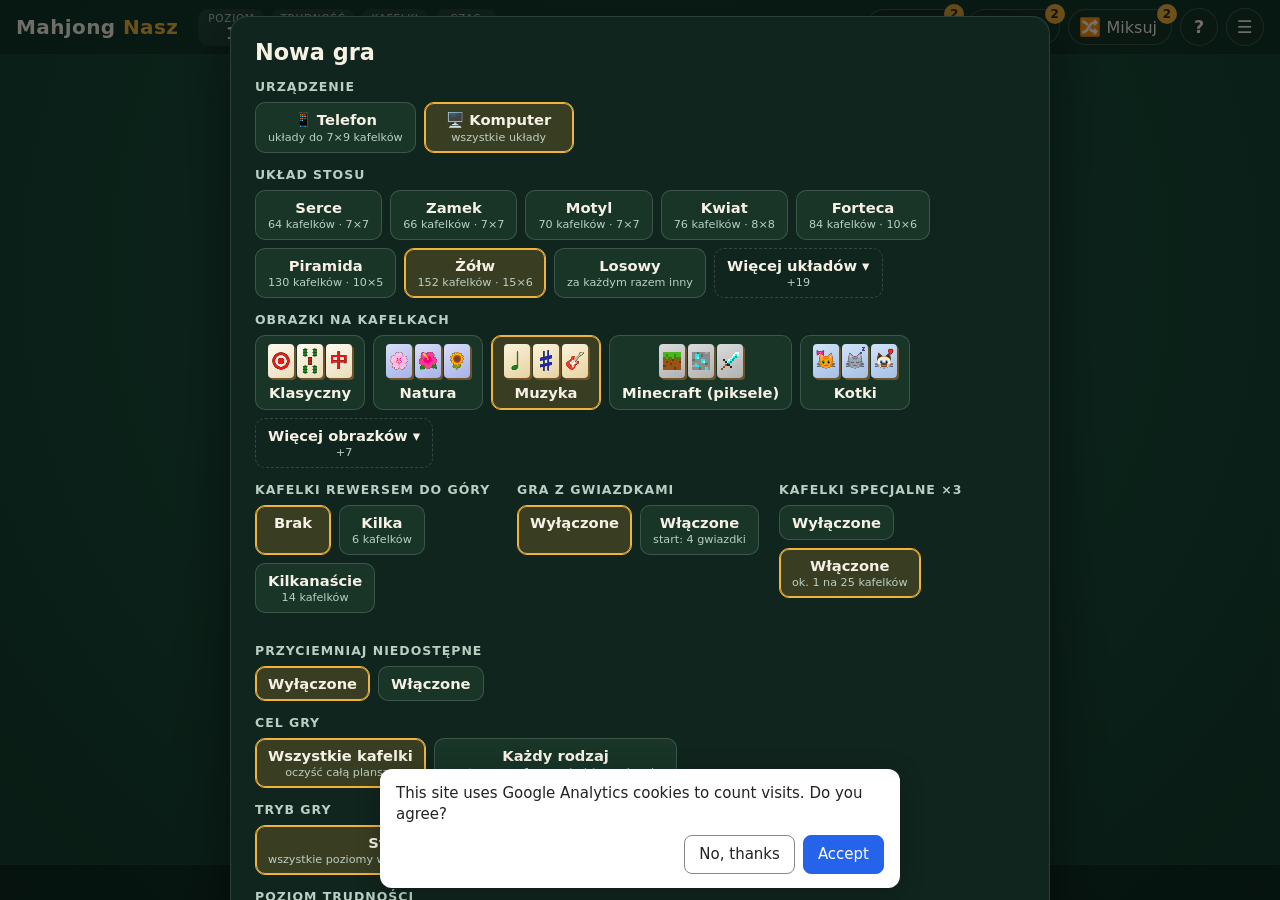
==== commit 9307fb85: "Nowa trudność: 2 pary na obrazek i pułapki; seria ×3 i lupa omijają pułapki Trudność to wybór, którą" ====
--- a/index.html
+++ b/index.html
@@ -185,11 +185,11 @@
         <li><b>Schowek</b> ma 4 miejsca. Zaznacz wolny kafelek i kliknij puste miejsce (albo kliknij kafelek dwukrotnie), aby go odłożyć. Kafelki ze schowka łączysz w pary z kafelkami z planszy lub ze schowka – wystarczy <b>jedno kliknięcie</b> w pasujący kafelek na stosie.</li>
         <li><b>Kafelki rewersem do góry</b> odwracasz kliknięciem, gdy są wolne. Jeśli odwrócony kafelek nie trafi do pary, wraca rewersem do góry – po 4 odwróceniach zostaje odkryty na stałe.</li>
         <li><b>Gwiazdki</b>: zebranie pary z jedną gwiazdką dodaje gwiazdki 2 kafelkom na stosie, z dwiema gwiazdkami – 4 kafelkom. Wygrywasz, gdy wyczyścisz planszę <i>albo</i> gdy wszystkie kafelki na stosie mają gwiazdki (kafelki w schowku się nie liczą). Po gwiezdnym zwycięstwie zobaczysz ścieżkę zebranych gwiazdek – każde piętro stosu ma swoją gwiazdkę.</li>
-        <li><b>Kafelki specjalne</b> mają w rogu znaczek „×3” (średnio jeden na 25 kafelków) i są schowane pod innymi kafelkami w różnych częściach stosu. Gdy zbierzesz parę z takim kafelkiem, gra sama zbierze za ciebie 3 kolejne dostępne pary (jeśli jest ich mniej – tyle, ile się da). Kafelki rewersem do góry pomija.</li>
+        <li><b>Kafelki specjalne</b> mają w rogu znaczek „×3” (średnio jeden na 25 kafelków) i są schowane pod innymi kafelkami w różnych częściach stosu. Gdy zbierzesz parę z takim kafelkiem, gra sama zbierze za ciebie 3 kolejne dostępne pary (jeśli jest ich mniej – tyle, ile się da). Zbiera też wolne kafelki rewersem do góry.</li>
         <li><b>Cel gry „Każdy rodzaj”</b>: wygrywasz, gdy zbierzesz po jednej parze każdego rodzaju obrazka – nie trzeba zbierać wszystkich kafelków. Licznik „Rodzaje” pokazuje postęp.</li>
         <li><b>Pomoce</b> (po 2 na każdy poziom): 🔍 lupa pokazuje dostępną parę, ↶ cofnij cofa ostatni ruch, 🔀 miksuj tasuje pozostałe kafelki na stosie.</li>
         <li><b>Tryb zmienny</b>: po każdej wygranej następna plansza ma inny układ i inne obrazki, przybywa zakrytych kafelków (2, 4, 6…), a co jakiś czas gra zmienia się z gwiazdkami na bez gwiazdek i odwrotnie.</li>
-        <li><b>Trudność 1–5</b>: im wyżej, tym więcej różnych obrazków; na poziomie 1 podświetlane są kafelki pasujące do zaznaczonego. Każde rozdanie da się rozwiązać.</li>
+        <li><b>Trudność 1–5</b>: na poziomach 1–2 każdy obrazek ma kilka par, a na poziomie 1 podświetlane są kafelki pasujące do zaznaczonego. Od poziomu 3 każdy obrazek ma 2 pary i pojawiają się <b>pułapki</b>: wolne są 3 takie same kafelki, a czwarty leży pod jednym z nich – trzeba dobrze wybrać, które dwa zebrać najpierw. Im wyższy poziom, tym więcej pułapek. Każde rozdanie da się rozwiązać.</li>
         <li><b>Przyciemnianie niedostępnych</b> kafelków można włączyć w ustawieniach (domyślnie wyłączone).</li>
         <li>Jeśli do schowka trafią <b>dwa takie same</b> kafelki, od razu tworzą parę.</li>
         <li><b>Urządzenie</b>: tryb 📱 Telefon pokazuje układy mieszczące się w 7×9 kafelkach, tryb 🖥️ Komputer – wszystkie.</li>
--- a/style.css
+++ b/style.css
@@ -145,6 +145,7 @@
 [data-set="minecraft"] { --tile-face: #dcdcdc; --tile-face2: #b0b0b0; }
 [data-set="cats"] { --tile-face: #d3e3f7; --tile-face2: #a2bfe6; }
 [data-set="mountains"] { --tile-face: #ece3d0; --tile-face2: #cdb98f; }
+[data-set="ptakostki"] { --tile-face: #fbf8ee; --tile-face2: #ddd5bf; }
 
 .tile .back {
   position: absolute; inset: 0; border-radius: inherit; display: none;
